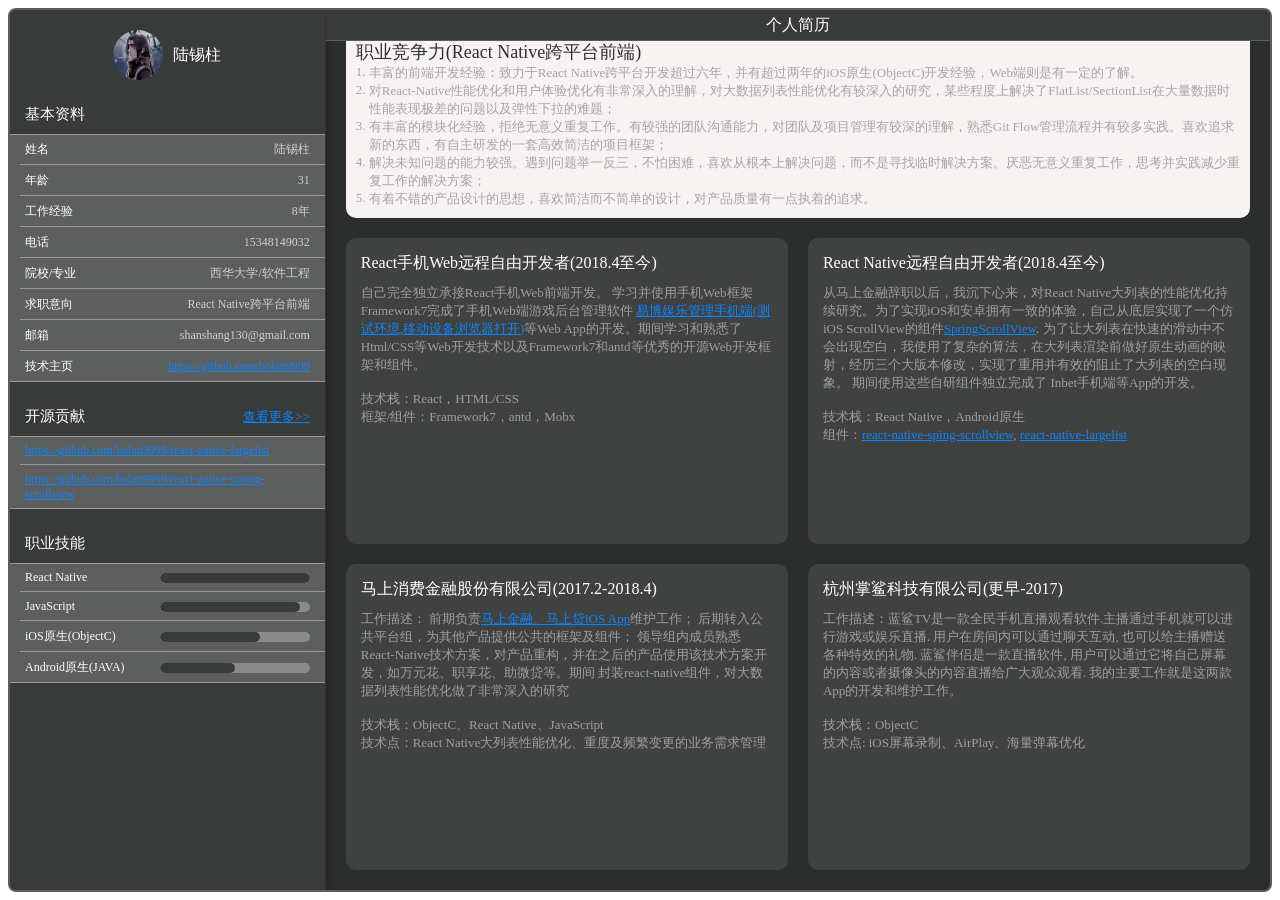
==== index.html @ dc168774 "测试" ====
<!DOCTYPE html>
<html>

<head>
  <meta charset="utf-8" />
  <meta http-equiv="Content-Security-Policy"
    content="default-src * 'self' 'unsafe-inline' 'unsafe-eval' data: gap: content:" />
  <meta name="viewport"
    content="width=device-width,initial-scale=1,maximum-scale=1,minimum-scale=1,user-scalable=no,minimal-ui,viewport-fit=cover" />
  <meta name="theme-color" content="#539cec" />
  <meta name="format-detection" content="telephone=no" />
  <meta name="msapplication-tap-highlight" content="no" />
  <title>个人简历</title>
  <meta name="apple-mobile-web-app-capable" content="yes" />
  <meta name="apple-mobile-web-app-status-bar-style" content="black-translucent" />
  <link href="cv.css" rel="stylesheet" />
</head>

<body>
  <div class="app">
    <div class="drawer">
      <div class="avatar">
        <img src="itachi.png" />
        <div>陆锡柱</div>
      </div>
      <div class="basic after-line">
        <div class="title">基本资料</div>
        <div class="cell before-line">
          <div class="cell-title">姓名</div>
          <div class="cell-content">陆锡柱</div>
        </div>
        <div class="cell">
          <div class="cell-title">年龄</div>
          <div class="cell-content">31</div>
        </div>
        <div class="cell">
          <div class="cell-title">工作经验</div>
          <div class="cell-content">8年</div>
        </div>
        <div class="cell">
          <div class="cell-title">电话</div>
          <div class="cell-content">15348149032</div>
        </div>
        <div class="cell">
          <div class="cell-title">院校/专业</div>
          <div class="cell-content">西华大学/软件工程</div>
        </div>
        <div class="cell">
          <div class="cell-title">求职意向</div>
          <div class="cell-content">React Native跨平台前端</div>
        </div>
        <div class="cell">
          <div class="cell-title">邮箱</div>
          <div class="cell-content">shanshang130@gmail.com</div>
        </div>
        <div class="cell">
          <div class="cell-title">技术主页</div>
          <a href="https://github.com/bolan9999">https://github.com/bolan9999</a>
        </div>
      </div>
      <div class="basic after-line">
        <div class="title">
          开源贡献<a class="more" href="https://github.com/bolan9999">查看更多>></a>
        </div>
        <div class="cell before-line">
          <a href="https://github.com/bolan9999">https://github.com/bolan9999/react-native-largelist</a>
        </div>
        <div class="cell">
          <a href="https://github.com/bolan9999">https://github.com/bolan9999/react-native-spring-scrollview</a>
        </div>
      </div>
      <div class="basic after-line">
        <div class="title">职业技能</div>
        <div class="cell before-line">
          <div class="cell-title">React Native</div>
          <div class="slide-back">
            <div style="width: 150px;" class="slide"></div>
          </div>
        </div>
        <div class="cell">
          <div class="cell-title">JavaScript</div>
          <div class="slide-back">
            <div style="width: 140px;" class="slide"></div>
          </div>
        </div>
        <div class="cell">
          <div class="cell-title">iOS原生(ObjectC)</div>
          <div class="slide-back">
            <div style="width: 100px;" class="slide"></div>
          </div>
        </div>
        <div class="cell">
          <div class="cell-title">Android原生(JAVA)</div>
          <div class="slide-back">
            <div style="width: 75px;" class="slide"></div>
          </div>
        </div>
      </div>

    </div>
    <div class="content">
      <div class="navbar">
        <div>个人简历</div>
      </div>
      <div class="focus">
        <div class="title">职业竞争力(React Native跨平台前端)</div>
        <div class="row">
          <div class="num">1.&nbsp;</div>
          <div class="text">
            丰富的前端开发经验：致力于React
            Native跨平台开发超过六年，并有超过两年的iOS原生(ObjectC)开发经验，Web端则是有一定的了解。
          </div>
        </div>
        <div class="row">
          <div class="num">2.&nbsp;</div>
          <div class="text">
            对React-Native性能优化和用户体验优化有非常深入的理解，对大数据列表性能优化有较深入的研究，某些程度上解决了FlatList/SectionList在大量数据时性能表现极差的问题以及弹性下拉的难题；
          </div>
        </div>
        <div class="row">
          <div class="num">3.&nbsp;</div>
          <div class="text">
            有丰富的模块化经验，拒绝无意义重复工作。有较强的团队沟通能力，对团队及项目管理有较深的理解，熟悉Git
            Flow管理流程并有较多实践。喜欢追求新的东西，有自主研发的一套高效简洁的项目框架；
          </div>
        </div>
        <div class="row">
          <div class="num">4.&nbsp;</div>
          <div class="text">
            解决未知问题的能力较强。遇到问题举一反三，不怕困难，喜欢从根本上解决问题，而不是寻找临时解决方案。厌恶无意义重复工作，思考并实践减少重复工作的解决方案；
          </div>
        </div>
        <div class="row">
          <div class="num">5.&nbsp;</div>
          <div class="text">
            有着不错的产品设计的思想，喜欢简洁而不简单的设计，对产品质量有一点执着的追求。
          </div>
        </div>
      </div>
      <div class="exp">
        <div class="row">
          <div class="grid">
            <div class="title">
              React手机Web远程自由开发者(2018.4至今)
            </div>
            <span class="des">
              自己完全独立承接React手机Web前端开发。
              学习并使用手机Web框架Framework7完成了手机Web端游戏后台管理软件
              <a href="http://socw.aotangtech.com:8083/">易博娱乐管理手机端(测试环境,移动设备浏览器打开)</a>等Web
              App的开发。期间学习和熟悉了Html/CSS等Web开发技术以及Framework7和antd等优秀的开源Web开发框架和组件。<br /><br />
              技术栈：React，HTML/CSS <br />
              框架/组件：Framework7，antd，Mobx
            </span>
          </div>

          <div class="grid">
            <div class="title">
              React Native远程自由开发者(2018.4至今)
            </div>
            <span class="des">
              从马上金融辞职以后，我沉下心来，对React
              Native大列表的性能优化持续研究。为了实现iOS和安卓拥有一致的体验，自己从底层实现了一个仿iOS
              ScrollView的组件<a href="https://github.com/bolan9999/react-native-spring-scrollview">SpringScrollView</a>.
              为了让大列表在快速的滑动中不会出现空白，我使用了复杂的算法，在大列表渲染前做好原生动画的映射，经历三个大版本修改，实现了重用并有效的阻止了大列表的空白现象。
              期间使用这些自研组件独立完成了
              Inbet手机端等App的开发。<br /><br />
              技术栈：React Native，Android原生 <br />
              组件：<a
                href="https://github.com/bolan9999/react-native-spring-scrollview">react-native-sping-scrollview</a>,
              <a href="https://github.com/bolan9999/react-native-largelist">react-native-largelist</a>
            </span>
          </div>
        </div>
        <div class="row" style="margin-top:20px;">
          <div class="grid">
            <div class="title">
              马上消费金融股份有限公司(2017.2-2018.4)
            </div>
            <span class="des">
              工作描述： 前期负责<a href="https://www.msxf.com/product">马上金融、马上贷iOS App</a>维护工作； 后期转入公共平台组，为其他产品提供公共的框架及组件；
              领导组内成员熟悉React-Native技术方案，对产品重构，并在之后的产品使用该技术方案开发，如万元花、职享花、助微贷等。期间
              封装react-native组件，对大数据列表性能优化做了非常深入的研究<br /><br />
              技术栈：ObjectC、React Native、JavaScript<br />
              技术点：React Native大列表性能优化、重度及频繁变更的业务需求管理
            </span>
          </div>
          <div class="grid">
            <div class="title">
              杭州掌鲨科技有限公司(更早-2017)
            </div>
            <span class="des">
              工作描述：蓝鲨TV是一款全民手机直播观看软件.主播通过手机就可以进行游戏或娱乐直播.
              用户在房间内可以通过聊天互动, 也可以给主播赠送各种特效的礼物.
              蓝鲨伴侣是一款直播软件,
              用户可以通过它将自己屏幕的内容或者摄像头的内容直播给广大观众观看.
              我的主要工作就是这两款App的开发和维护工作。<br /><br />
              技术栈：ObjectC <br />
              技术点: iOS屏幕录制、AirPlay、海量弹幕优化
            </span>
          </div>
        </div>
      </div>
    </div>
  </div>
</body>

</html>
---- cv.css ----
html {
  height: 100%;
  display: flex; }

body {
  flex: 1;
  display: flex;
  align-items: stretch; }

div {
  display: flex;
  color: white;
  position: relative;
  flex-direction: column; }

a {
  color: #0b84ff; }

.line, .before-line::before, .after-line::after, .drawer .basic .cell::after {
  content: "";
  position: absolute;
  height: 1px;
  right: 0;
  background-color: #999; }

.before-line::before {
  top: 0;
  left: 0; }

.after-line::after {
  bottom: 0;
  left: 0; }

.row {
  flex-direction: row; }

.app {
  flex: 1;
  overflow: hidden;
  border-radius: 8px;
  flex-direction: row;
  background-color: #2b2e2c;
  border: 2px solid #5c5e5d; }

.drawer {
  flex: 1;
  border-width: 0 1px 0 0;
  border-style: solid;
  border-color: #333;
  background-color: #383b3a;
  box-shadow: 0 0 10px rgba(0, 0, 0, 0.3); }
  .drawer .avatar {
    color: #d8dbda;
    margin-top: 20px;
    align-items: center;
    justify-content: center;
    flex-direction: row; }
    .drawer .avatar img {
      width: 50px;
      height: 50px;
      border-radius: 50px;
      margin-right: 10px; }
  .drawer .basic {
    margin-top: 15px; }
    .drawer .basic .title {
      margin: 10px 15px;
      font-size: 15px;
      font-weight: 500;
      flex-direction: row;
      align-items: center;
      justify-content: space-between; }
      .drawer .basic .title .more {
        font-size: 13px;
        color: #0b84ff; }
    .drawer .basic .cell {
      font-size: 12px;
      padding: 7px 15px;
      position: relative;
      flex-direction: row;
      align-items: center;
      justify-content: space-between;
      background-color: #5d5f5e; }
      .drawer .basic .cell .cell-content {
        opacity: 0.7; }
      .drawer .basic .cell a {
        color: #0b84ff; }
      .drawer .basic .cell .slide-back {
        width: 150px;
        height: 10px;
        border-radius: 10px;
        align-items: stretch;
        background-color: #8a8a8a;
        overflow: hidden; }
        .drawer .basic .cell .slide-back .slide {
          flex: 1;
          border-radius: 10px;
          background-color: #383b39; }
    .drawer .basic .cell::after {
      bottom: 0;
      left: 10px; }

.content {
  flex: 3; }
  .content .navbar {
    top: 0;
    left: 0;
    right: 0;
    height: 30px;
    z-index: 999;
    justify-content: center;
    align-items: center;
    position: absolute;
    background-color: #383b39;
    border-bottom: 1px solid #5c5e5d; }
  .content .focus {
    margin: 0 20px;
    padding: 30px 10px 10px 10px;
    align-self: stretch;
    background-color: #f7f3f2;
    border-bottom-left-radius: 10px;
    border-bottom-right-radius: 10px; }
    .content .focus .title {
      font-size: 18px;
      color: #303030; }
    .content .focus .row .num {
      font-size: 13px;
      color: #a7a4a5; }
    .content .focus .row .text {
      font-size: 13px;
      color: #a7a4a5; }
  .content .exp {
    margin: 20px;
    flex: 1; }
    .content .exp .row {
      flex: 1;
      flex-direction: row; }
      .content .exp .row .grid {
        flex: 1;
        background-color: #404241;
        border-radius: 10px;
        padding: 15px; }
        .content .exp .row .grid .des {
          margin-top: 10px;
          font-size: 13px;
          color: #9d9e9e; }
      .content .exp .row > :first-child {
        margin-right: 20px; }

/*# sourceMappingURL=cv.css.map */
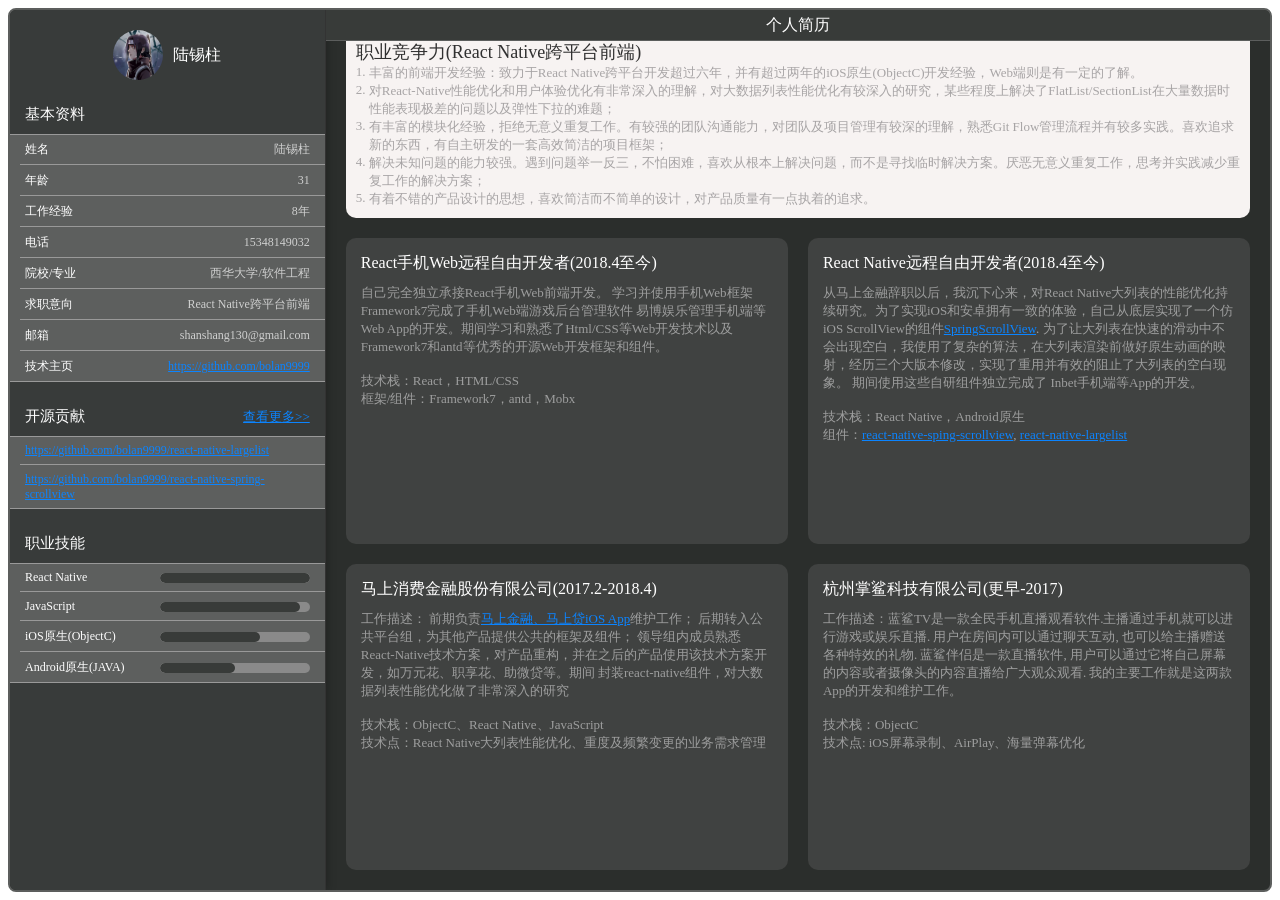
==== commit 11b7389c: "移除无效链接" ====
--- a/index.html
+++ b/index.html
@@ -146,7 +146,7 @@
             <span class="des">
               自己完全独立承接React手机Web前端开发。
               学习并使用手机Web框架Framework7完成了手机Web端游戏后台管理软件
-              <a href="http://socw.aotangtech.com:8083/">易博娱乐管理手机端(测试环境,移动设备浏览器打开)</a>等Web
+              易博娱乐管理手机端等Web
               App的开发。期间学习和熟悉了Html/CSS等Web开发技术以及Framework7和antd等优秀的开源Web开发框架和组件。<br /><br />
               技术栈：React，HTML/CSS <br />
               框架/组件：Framework7，antd，Mobx
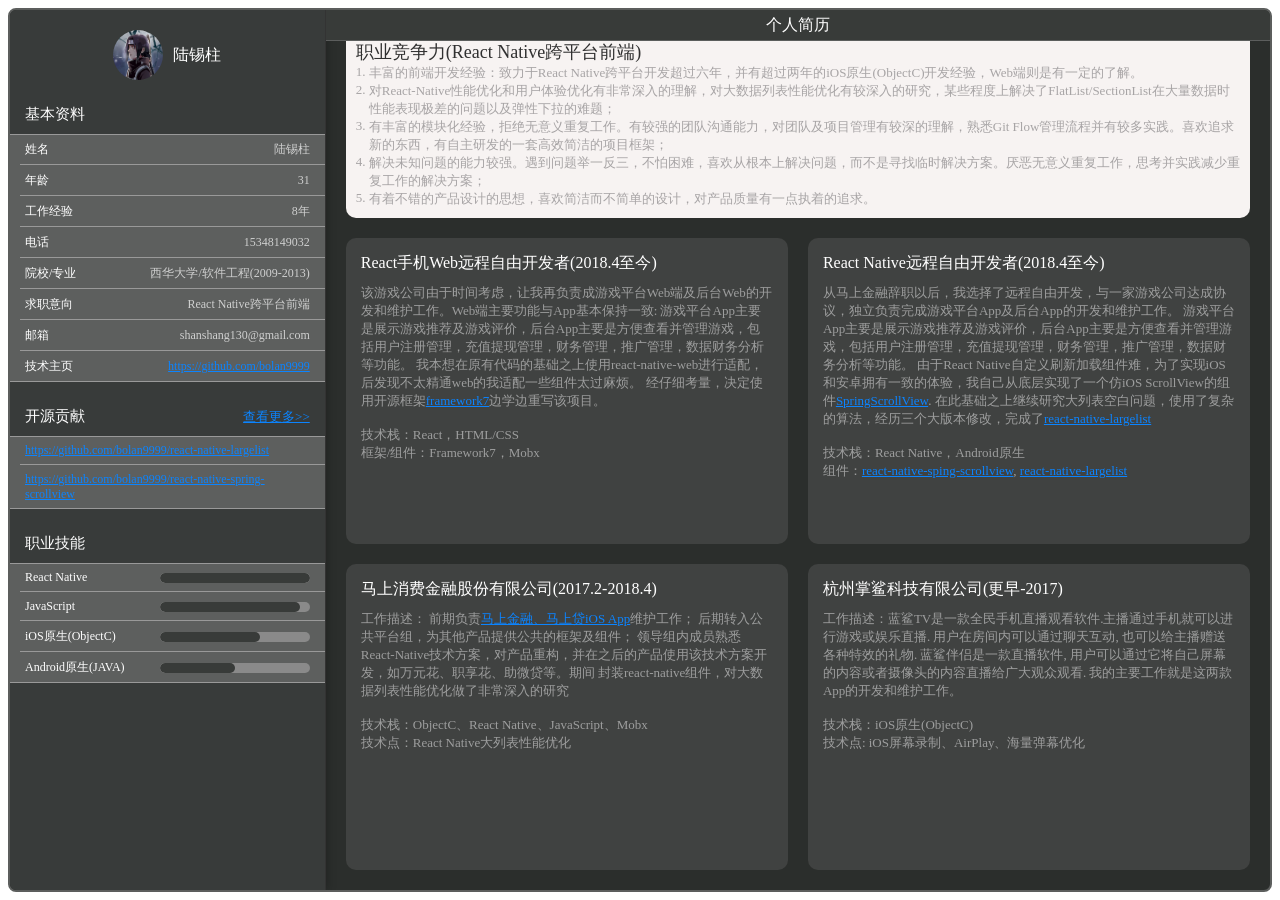
==== commit 6e964586: "更新" ====
--- a/index.html
+++ b/index.html
@@ -43,7 +43,7 @@
         </div>
         <div class="cell">
           <div class="cell-title">院校/专业</div>
-          <div class="cell-content">西华大学/软件工程</div>
+          <div class="cell-content">西华大学/软件工程(2009-2013)</div>
         </div>
         <div class="cell">
           <div class="cell-title">求职意向</div>
@@ -144,12 +144,13 @@
               React手机Web远程自由开发者(2018.4至今)
             </div>
             <span class="des">
-              自己完全独立承接React手机Web前端开发。
-              学习并使用手机Web框架Framework7完成了手机Web端游戏后台管理软件
-              易博娱乐管理手机端等Web
-              App的开发。期间学习和熟悉了Html/CSS等Web开发技术以及Framework7和antd等优秀的开源Web开发框架和组件。<br /><br />
+              该游戏公司由于时间考虑，让我再负责成游戏平台Web端及后台Web的开发和维护工作。Web端主要功能与App基本保持一致:
+              游戏平台App主要是展示游戏推荐及游戏评价，后台App主要是方便查看并管理游戏，包括用户注册管理，充值提现管理，财务管理，推广管理，数据财务分析等功能。
+              我本想在原有代码的基础之上使用react-native-web进行适配，后发现不太精通web的我适配一些组件太过麻烦。
+              经仔细考量，决定使用开源框架<a href="https://github.com/framework7io/framework7">framework7</a>边学边重写该项目。<br /><br />
+
               技术栈：React，HTML/CSS <br />
-              框架/组件：Framework7，antd，Mobx
+              框架/组件：Framework7，Mobx
             </span>
           </div>
 
@@ -158,12 +159,11 @@
               React Native远程自由开发者(2018.4至今)
             </div>
             <span class="des">
-              从马上金融辞职以后，我沉下心来，对React
-              Native大列表的性能优化持续研究。为了实现iOS和安卓拥有一致的体验，自己从底层实现了一个仿iOS
+              从马上金融辞职以后，我选择了远程自由开发，与一家游戏公司达成协议，独立负责完成游戏平台App及后台App的开发和维护工作。
+              游戏平台App主要是展示游戏推荐及游戏评价，后台App主要是方便查看并管理游戏，包括用户注册管理，充值提现管理，财务管理，推广管理，数据财务分析等功能。
+              由于React Native自定义刷新加载组件难，为了实现iOS和安卓拥有一致的体验，我自己从底层实现了一个仿iOS
               ScrollView的组件<a href="https://github.com/bolan9999/react-native-spring-scrollview">SpringScrollView</a>.
-              为了让大列表在快速的滑动中不会出现空白，我使用了复杂的算法，在大列表渲染前做好原生动画的映射，经历三个大版本修改，实现了重用并有效的阻止了大列表的空白现象。
-              期间使用这些自研组件独立完成了
-              Inbet手机端等App的开发。<br /><br />
+              在此基础之上继续研究大列表空白问题，使用了复杂的算法，经历三个大版本修改，完成了<a href="https://github.com/bolan9999/react-native-largelist">react-native-largelist</a><br /><br />
               技术栈：React Native，Android原生 <br />
               组件：<a
                 href="https://github.com/bolan9999/react-native-spring-scrollview">react-native-sping-scrollview</a>,
@@ -180,8 +180,8 @@
               工作描述： 前期负责<a href="https://www.msxf.com/product">马上金融、马上贷iOS App</a>维护工作； 后期转入公共平台组，为其他产品提供公共的框架及组件；
               领导组内成员熟悉React-Native技术方案，对产品重构，并在之后的产品使用该技术方案开发，如万元花、职享花、助微贷等。期间
               封装react-native组件，对大数据列表性能优化做了非常深入的研究<br /><br />
-              技术栈：ObjectC、React Native、JavaScript<br />
-              技术点：React Native大列表性能优化、重度及频繁变更的业务需求管理
+              技术栈：ObjectC、React Native、JavaScript、Mobx<br />
+              技术点：React Native大列表性能优化
             </span>
           </div>
           <div class="grid">
@@ -194,7 +194,7 @@
               蓝鲨伴侣是一款直播软件,
               用户可以通过它将自己屏幕的内容或者摄像头的内容直播给广大观众观看.
               我的主要工作就是这两款App的开发和维护工作。<br /><br />
-              技术栈：ObjectC <br />
+              技术栈：iOS原生(ObjectC) <br />
               技术点: iOS屏幕录制、AirPlay、海量弹幕优化
             </span>
           </div>
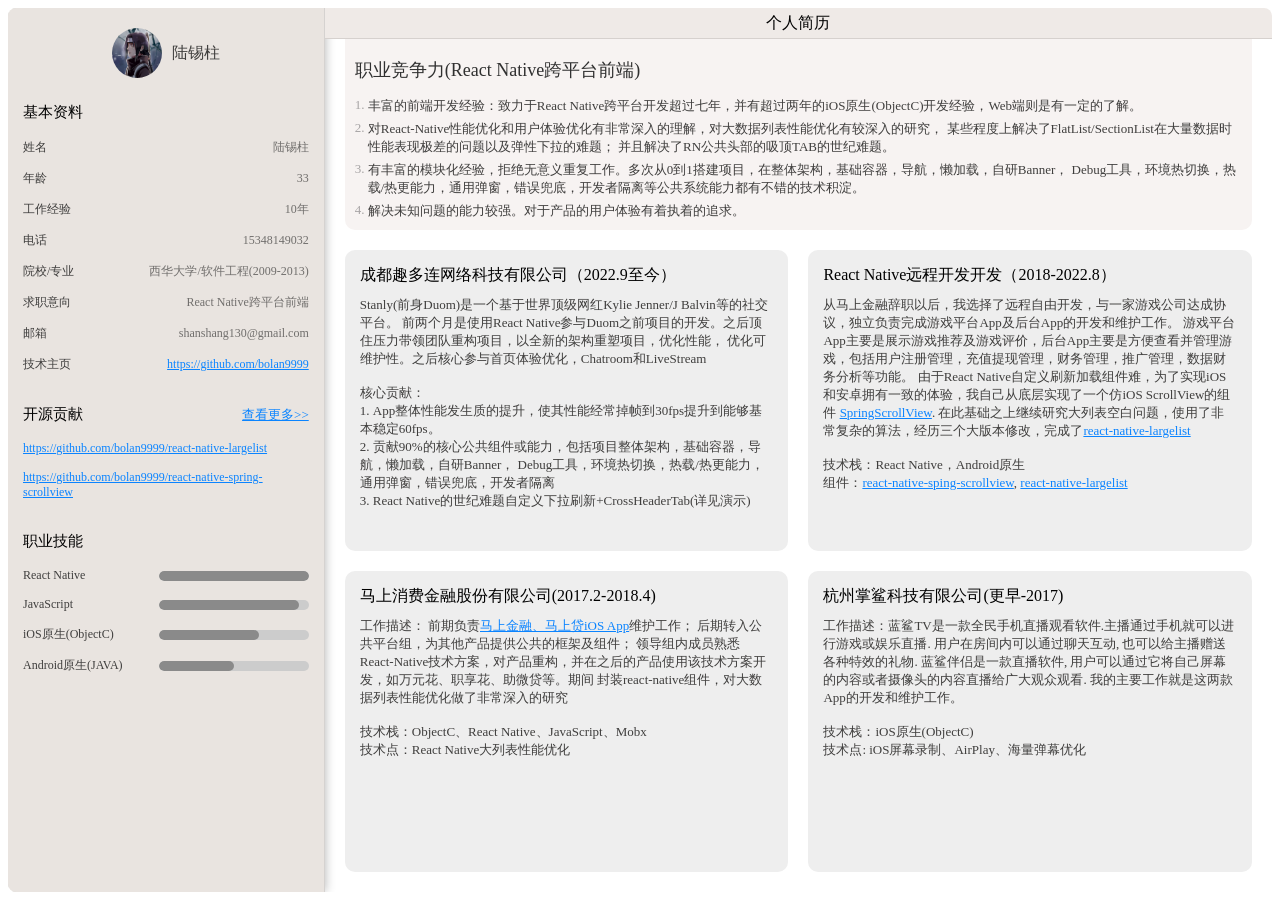
==== commit b06733d7: "update-2023.7.11" ====
--- a/index.html
+++ b/index.html
@@ -1,207 +1,225 @@
 <!DOCTYPE html>
 <html>
+  <head>
+    <meta charset="utf-8" />
+    <meta
+      http-equiv="Content-Security-Policy"
+      content="default-src * 'self' 'unsafe-inline' 'unsafe-eval' data: gap: content:"
+    />
+    <meta
+      name="viewport"
+      content="width=device-width,initial-scale=1,maximum-scale=1,minimum-scale=1,user-scalable=no,minimal-ui,viewport-fit=cover"
+    />
+    <meta name="theme-color" content="#539cec" />
+    <meta name="format-detection" content="telephone=no" />
+    <meta name="msapplication-tap-highlight" content="no" />
+    <title>个人简历</title>
+    <meta name="apple-mobile-web-app-capable" content="yes" />
+    <meta
+      name="apple-mobile-web-app-status-bar-style"
+      content="black-translucent"
+    />
+    <link href="cv.css" rel="stylesheet" />
+  </head>
 
-<head>
-  <meta charset="utf-8" />
-  <meta http-equiv="Content-Security-Policy"
-    content="default-src * 'self' 'unsafe-inline' 'unsafe-eval' data: gap: content:" />
-  <meta name="viewport"
-    content="width=device-width,initial-scale=1,maximum-scale=1,minimum-scale=1,user-scalable=no,minimal-ui,viewport-fit=cover" />
-  <meta name="theme-color" content="#539cec" />
-  <meta name="format-detection" content="telephone=no" />
-  <meta name="msapplication-tap-highlight" content="no" />
-  <title>个人简历</title>
-  <meta name="apple-mobile-web-app-capable" content="yes" />
-  <meta name="apple-mobile-web-app-status-bar-style" content="black-translucent" />
-  <link href="cv.css" rel="stylesheet" />
-</head>
+  <body>
+    <div class="app">
+      <div class="drawer">
+        <div class="avatar">
+          <img src="itachi.png" />
+          <div>陆锡柱</div>
+        </div>
+        <div class="basic">
+          <div class="title">基本资料</div>
+          <div class="cell">
+            <div class="cell-title">姓名</div>
+            <div class="cell-content">陆锡柱</div>
+          </div>
+          <div class="cell">
+            <div class="cell-title">年龄</div>
+            <div class="cell-content">33</div>
+          </div>
+          <div class="cell">
+            <div class="cell-title">工作经验</div>
+            <div class="cell-content">10年</div>
+          </div>
+          <div class="cell">
+            <div class="cell-title">电话</div>
+            <div class="cell-content">15348149032</div>
+          </div>
+          <div class="cell">
+            <div class="cell-title">院校/专业</div>
+            <div class="cell-content">西华大学/软件工程(2009-2013)</div>
+          </div>
+          <div class="cell">
+            <div class="cell-title">求职意向</div>
+            <div class="cell-content">React Native跨平台前端</div>
+          </div>
+          <div class="cell">
+            <div class="cell-title">邮箱</div>
+            <div class="cell-content">shanshang130@gmail.com</div>
+          </div>
+          <div class="cell">
+            <div class="cell-title">技术主页</div>
+            <a href="https://github.com/bolan9999"
+              >https://github.com/bolan9999</a
+            >
+          </div>
+        </div>
+        <div class="basic">
+          <div class="title">
+            开源贡献<a class="more" href="https://github.com/bolan9999"
+              >查看更多>></a
+            >
+          </div>
+          <div class="cell">
+            <a href="https://github.com/bolan9999"
+              >https://github.com/bolan9999/react-native-largelist</a
+            >
+          </div>
+          <div class="cell">
+            <a href="https://github.com/bolan9999"
+              >https://github.com/bolan9999/react-native-spring-scrollview</a
+            >
+          </div>
+        </div>
+        <div class="basic">
+          <div class="title">职业技能</div>
+          <div class="cell">
+            <div class="cell-title">React Native</div>
+            <div class="slide-back">
+              <div style="width: 150px" class="slide"></div>
+            </div>
+          </div>
+          <div class="cell">
+            <div class="cell-title">JavaScript</div>
+            <div class="slide-back">
+              <div style="width: 140px" class="slide"></div>
+            </div>
+          </div>
+          <div class="cell">
+            <div class="cell-title">iOS原生(ObjectC)</div>
+            <div class="slide-back">
+              <div style="width: 100px" class="slide"></div>
+            </div>
+          </div>
+          <div class="cell">
+            <div class="cell-title">Android原生(JAVA)</div>
+            <div class="slide-back">
+              <div style="width: 75px" class="slide"></div>
+            </div>
+          </div>
+        </div>
+      </div>
+      <div class="content">
+        <div class="navbar">
+          <div>个人简历</div>
+        </div>
+        <div class="focus">
+          <div class="title">职业竞争力(React Native跨平台前端)</div>
+          <div class="row">
+            <div class="num">1.&nbsp;</div>
+            <div class="text">
+              丰富的前端开发经验：致力于React
+              Native跨平台开发超过七年，并有超过两年的iOS原生(ObjectC)开发经验，Web端则是有一定的了解。
+            </div>
+          </div>
+          <div class="row">
+            <div class="num">2.&nbsp;</div>
+            <div class="text">
+              对React-Native性能优化和用户体验优化有非常深入的理解，对大数据列表性能优化有较深入的研究，
+              某些程度上解决了FlatList/SectionList在大量数据时性能表现极差的问题以及弹性下拉的难题；
+              并且解决了RN公共头部的吸顶TAB的世纪难题。
+            </div>
+          </div>
+          <div class="row">
+            <div class="num">3.&nbsp;</div>
+            <div class="text">
+              有丰富的模块化经验，拒绝无意义重复工作。多次从0到1搭建项目，在整体架构，基础容器，导航，懒加载，自研Banner，
+              Debug工具，环境热切换，热载/热更能力，通用弹窗，错误兜底，开发者隔离等公共系统能力都有不错的技术积淀。
+            </div>
+          </div>
+          <div class="row">
+            <div class="num">4.&nbsp;</div>
+            <div class="text">
+              解决未知问题的能力较强。对于产品的用户体验有着执着的追求。
+            </div>
+          </div>
+        </div>
+        <div class="exp">
+          <div class="row">
+            <div class="grid">
+              <div class="title">成都趣多连网络科技有限公司（2022.9至今）</div>
+              <span class="des">
+                Stanly(前身Duom)是一个基于世界顶级网红Kylie Jenner/J
+                Balvin等的社交平台。 前两个月是使用React
+                Native参与Duom之前项目的开发。之后顶住压力带领团队重构项目，以全新的架构重塑项目，优化性能，
+                优化可维护性。之后核心参与首页体验优化，Chatroom和LiveStream<br /><br />
+                核心贡献：<br />
+                1.
+                App整体性能发生质的提升，使其性能经常掉帧到30fps提升到能够基本稳定60fps。<br />
+                2.
+                贡献90%的核心公共组件或能力，包括项目整体架构，基础容器，导航，懒加载，自研Banner，
+                Debug工具，环境热切换，热载/热更能力，通用弹窗，错误兜底，开发者隔离<br />
+                3. React Native的世纪难题自定义下拉刷新+CrossHeaderTab(详见演示)
+              </span>
+            </div>
 
-<body>
-  <div class="app">
-    <div class="drawer">
-      <div class="avatar">
-        <img src="itachi.png" />
-        <div>陆锡柱</div>
-      </div>
-      <div class="basic after-line">
-        <div class="title">基本资料</div>
-        <div class="cell before-line">
-          <div class="cell-title">姓名</div>
-          <div class="cell-content">陆锡柱</div>
-        </div>
-        <div class="cell">
-          <div class="cell-title">年龄</div>
-          <div class="cell-content">31</div>
-        </div>
-        <div class="cell">
-          <div class="cell-title">工作经验</div>
-          <div class="cell-content">8年</div>
-        </div>
-        <div class="cell">
-          <div class="cell-title">电话</div>
-          <div class="cell-content">15348149032</div>
-        </div>
-        <div class="cell">
-          <div class="cell-title">院校/专业</div>
-          <div class="cell-content">西华大学/软件工程(2009-2013)</div>
-        </div>
-        <div class="cell">
-          <div class="cell-title">求职意向</div>
-          <div class="cell-content">React Native跨平台前端</div>
-        </div>
-        <div class="cell">
-          <div class="cell-title">邮箱</div>
-          <div class="cell-content">shanshang130@gmail.com</div>
-        </div>
-        <div class="cell">
-          <div class="cell-title">技术主页</div>
-          <a href="https://github.com/bolan9999">https://github.com/bolan9999</a>
-        </div>
-      </div>
-      <div class="basic after-line">
-        <div class="title">
-          开源贡献<a class="more" href="https://github.com/bolan9999">查看更多>></a>
-        </div>
-        <div class="cell before-line">
-          <a href="https://github.com/bolan9999">https://github.com/bolan9999/react-native-largelist</a>
-        </div>
-        <div class="cell">
-          <a href="https://github.com/bolan9999">https://github.com/bolan9999/react-native-spring-scrollview</a>
-        </div>
-      </div>
-      <div class="basic after-line">
-        <div class="title">职业技能</div>
-        <div class="cell before-line">
-          <div class="cell-title">React Native</div>
-          <div class="slide-back">
-            <div style="width: 150px;" class="slide"></div>
-          </div>
-        </div>
-        <div class="cell">
-          <div class="cell-title">JavaScript</div>
-          <div class="slide-back">
-            <div style="width: 140px;" class="slide"></div>
-          </div>
-        </div>
-        <div class="cell">
-          <div class="cell-title">iOS原生(ObjectC)</div>
-          <div class="slide-back">
-            <div style="width: 100px;" class="slide"></div>
-          </div>
-        </div>
-        <div class="cell">
-          <div class="cell-title">Android原生(JAVA)</div>
-          <div class="slide-back">
-            <div style="width: 75px;" class="slide"></div>
-          </div>
-        </div>
-      </div>
-
-    </div>
-    <div class="content">
-      <div class="navbar">
-        <div>个人简历</div>
-      </div>
-      <div class="focus">
-        <div class="title">职业竞争力(React Native跨平台前端)</div>
-        <div class="row">
-          <div class="num">1.&nbsp;</div>
-          <div class="text">
-            丰富的前端开发经验：致力于React
-            Native跨平台开发超过六年，并有超过两年的iOS原生(ObjectC)开发经验，Web端则是有一定的了解。
-          </div>
-        </div>
-        <div class="row">
-          <div class="num">2.&nbsp;</div>
-          <div class="text">
-            对React-Native性能优化和用户体验优化有非常深入的理解，对大数据列表性能优化有较深入的研究，某些程度上解决了FlatList/SectionList在大量数据时性能表现极差的问题以及弹性下拉的难题；
-          </div>
-        </div>
-        <div class="row">
-          <div class="num">3.&nbsp;</div>
-          <div class="text">
-            有丰富的模块化经验，拒绝无意义重复工作。有较强的团队沟通能力，对团队及项目管理有较深的理解，熟悉Git
-            Flow管理流程并有较多实践。喜欢追求新的东西，有自主研发的一套高效简洁的项目框架；
-          </div>
-        </div>
-        <div class="row">
-          <div class="num">4.&nbsp;</div>
-          <div class="text">
-            解决未知问题的能力较强。遇到问题举一反三，不怕困难，喜欢从根本上解决问题，而不是寻找临时解决方案。厌恶无意义重复工作，思考并实践减少重复工作的解决方案；
-          </div>
-        </div>
-        <div class="row">
-          <div class="num">5.&nbsp;</div>
-          <div class="text">
-            有着不错的产品设计的思想，喜欢简洁而不简单的设计，对产品质量有一点执着的追求。
-          </div>
-        </div>
-      </div>
-      <div class="exp">
-        <div class="row">
-          <div class="grid">
-            <div class="title">
-              React手机Web远程自由开发者(2018.4至今)
-            </div>
-            <span class="des">
-              该游戏公司由于时间考虑，让我再负责成游戏平台Web端及后台Web的开发和维护工作。Web端主要功能与App基本保持一致:
-              游戏平台App主要是展示游戏推荐及游戏评价，后台App主要是方便查看并管理游戏，包括用户注册管理，充值提现管理，财务管理，推广管理，数据财务分析等功能。
-              我本想在原有代码的基础之上使用react-native-web进行适配，后发现不太精通web的我适配一些组件太过麻烦。
-              经仔细考量，决定使用开源框架<a href="https://github.com/framework7io/framework7">framework7</a>边学边重写该项目。<br /><br />
-
-              技术栈：React，HTML/CSS <br />
-              框架/组件：Framework7，Mobx
-            </span>
-          </div>
-
-          <div class="grid">
-            <div class="title">
-              React Native远程自由开发者(2018.4至今)
-            </div>
-            <span class="des">
-              从马上金融辞职以后，我选择了远程自由开发，与一家游戏公司达成协议，独立负责完成游戏平台App及后台App的开发和维护工作。
-              游戏平台App主要是展示游戏推荐及游戏评价，后台App主要是方便查看并管理游戏，包括用户注册管理，充值提现管理，财务管理，推广管理，数据财务分析等功能。
-              由于React Native自定义刷新加载组件难，为了实现iOS和安卓拥有一致的体验，我自己从底层实现了一个仿iOS
-              ScrollView的组件<a href="https://github.com/bolan9999/react-native-spring-scrollview">SpringScrollView</a>.
-              在此基础之上继续研究大列表空白问题，使用了复杂的算法，经历三个大版本修改，完成了<a href="https://github.com/bolan9999/react-native-largelist">react-native-largelist</a><br /><br />
-              技术栈：React Native，Android原生 <br />
-              组件：<a
-                href="https://github.com/bolan9999/react-native-spring-scrollview">react-native-sping-scrollview</a>,
-              <a href="https://github.com/bolan9999/react-native-largelist">react-native-largelist</a>
-            </span>
-          </div>
-        </div>
-        <div class="row" style="margin-top:20px;">
-          <div class="grid">
-            <div class="title">
-              马上消费金融股份有限公司(2017.2-2018.4)
-            </div>
-            <span class="des">
-              工作描述： 前期负责<a href="https://www.msxf.com/product">马上金融、马上贷iOS App</a>维护工作； 后期转入公共平台组，为其他产品提供公共的框架及组件；
-              领导组内成员熟悉React-Native技术方案，对产品重构，并在之后的产品使用该技术方案开发，如万元花、职享花、助微贷等。期间
-              封装react-native组件，对大数据列表性能优化做了非常深入的研究<br /><br />
-              技术栈：ObjectC、React Native、JavaScript、Mobx<br />
-              技术点：React Native大列表性能优化
-            </span>
-          </div>
-          <div class="grid">
-            <div class="title">
-              杭州掌鲨科技有限公司(更早-2017)
-            </div>
-            <span class="des">
-              工作描述：蓝鲨TV是一款全民手机直播观看软件.主播通过手机就可以进行游戏或娱乐直播.
-              用户在房间内可以通过聊天互动, 也可以给主播赠送各种特效的礼物.
-              蓝鲨伴侣是一款直播软件,
-              用户可以通过它将自己屏幕的内容或者摄像头的内容直播给广大观众观看.
-              我的主要工作就是这两款App的开发和维护工作。<br /><br />
-              技术栈：iOS原生(ObjectC) <br />
-              技术点: iOS屏幕录制、AirPlay、海量弹幕优化
-            </span>
+            <div class="grid">
+              <div class="title">React Native远程开发开发（2018-2022.8）</div>
+              <span class="des">
+                从马上金融辞职以后，我选择了远程自由开发，与一家游戏公司达成协议，独立负责完成游戏平台App及后台App的开发和维护工作。
+                游戏平台App主要是展示游戏推荐及游戏评价，后台App主要是方便查看并管理游戏，包括用户注册管理，充值提现管理，财务管理，推广管理，数据财务分析等功能。
+                由于React
+                Native自定义刷新加载组件难，为了实现iOS和安卓拥有一致的体验，我自己从底层实现了一个仿iOS
+                ScrollView的组件
+                <a
+                  href="https://github.com/bolan9999/react-native-spring-scrollview"
+                  >SpringScrollView</a
+                >.
+                在此基础之上继续研究大列表空白问题，使用了非常复杂的算法，经历三个大版本修改，完成了<a
+                  href="https://github.com/bolan9999/react-native-largelist"
+                  >react-native-largelist</a
+                ><br /><br />
+                技术栈：React Native，Android原生 <br />
+                组件：<a
+                  href="https://github.com/bolan9999/react-native-spring-scrollview"
+                  >react-native-sping-scrollview</a
+                >,
+                <a href="https://github.com/bolan9999/react-native-largelist"
+                  >react-native-largelist</a
+                >
+              </span>
+            </div>
+          </div>
+          <div class="row" style="margin-top: 20px">
+            <div class="grid">
+              <div class="title">马上消费金融股份有限公司(2017.2-2018.4)</div>
+              <span class="des">
+                工作描述： 前期负责<a href="https://www.msxf.com/product"
+                  >马上金融、马上贷iOS App</a
+                >维护工作； 后期转入公共平台组，为其他产品提供公共的框架及组件；
+                领导组内成员熟悉React-Native技术方案，对产品重构，并在之后的产品使用该技术方案开发，如万元花、职享花、助微贷等。期间
+                封装react-native组件，对大数据列表性能优化做了非常深入的研究<br /><br />
+                技术栈：ObjectC、React Native、JavaScript、Mobx<br />
+                技术点：React Native大列表性能优化
+              </span>
+            </div>
+            <div class="grid">
+              <div class="title">杭州掌鲨科技有限公司(更早-2017)</div>
+              <span class="des">
+                工作描述：蓝鲨TV是一款全民手机直播观看软件.主播通过手机就可以进行游戏或娱乐直播.
+                用户在房间内可以通过聊天互动, 也可以给主播赠送各种特效的礼物.
+                蓝鲨伴侣是一款直播软件,
+                用户可以通过它将自己屏幕的内容或者摄像头的内容直播给广大观众观看.
+                我的主要工作就是这两款App的开发和维护工作。<br /><br />
+                技术栈：iOS原生(ObjectC) <br />
+                技术点: iOS屏幕录制、AirPlay、海量弹幕优化
+              </span>
+            </div>
           </div>
         </div>
       </div>
     </div>
-  </div>
-</body>
-
-</html>+  </body>
+</html>
--- a/cv.css
+++ b/cv.css
@@ -1,149 +1,169 @@
 html {
   height: 100%;
-  display: flex; }
+  display: flex;
+}
 
 body {
   flex: 1;
   display: flex;
-  align-items: stretch; }
+  align-items: stretch;
+}
 
 div {
   display: flex;
-  color: white;
   position: relative;
-  flex-direction: column; }
+  flex-direction: column;
+}
 
 a {
-  color: #0b84ff; }
+  color: #0b84ff;
+}
 
-.line, .before-line::before, .after-line::after, .drawer .basic .cell::after {
+.line {
   content: "";
   position: absolute;
   height: 1px;
   right: 0;
-  background-color: #999; }
-
-.before-line::before {
-  top: 0;
-  left: 0; }
-
-.after-line::after {
-  bottom: 0;
-  left: 0; }
+  background-color: #999;
+}
 
 .row {
-  flex-direction: row; }
+  flex-direction: row;
+}
 
 .app {
   flex: 1;
   overflow: hidden;
   border-radius: 8px;
   flex-direction: row;
-  background-color: #2b2e2c;
-  border: 2px solid #5c5e5d; }
+  background-color: #fff;
+}
 
 .drawer {
   flex: 1;
   border-width: 0 1px 0 0;
   border-style: solid;
-  border-color: #333;
-  background-color: #383b3a;
-  box-shadow: 0 0 10px rgba(0, 0, 0, 0.3); }
-  .drawer .avatar {
-    color: #d8dbda;
-    margin-top: 20px;
-    align-items: center;
-    justify-content: center;
-    flex-direction: row; }
-    .drawer .avatar img {
-      width: 50px;
-      height: 50px;
-      border-radius: 50px;
-      margin-right: 10px; }
-  .drawer .basic {
-    margin-top: 15px; }
-    .drawer .basic .title {
-      margin: 10px 15px;
-      font-size: 15px;
-      font-weight: 500;
-      flex-direction: row;
-      align-items: center;
-      justify-content: space-between; }
-      .drawer .basic .title .more {
-        font-size: 13px;
-        color: #0b84ff; }
-    .drawer .basic .cell {
-      font-size: 12px;
-      padding: 7px 15px;
-      position: relative;
-      flex-direction: row;
-      align-items: center;
-      justify-content: space-between;
-      background-color: #5d5f5e; }
-      .drawer .basic .cell .cell-content {
-        opacity: 0.7; }
-      .drawer .basic .cell a {
-        color: #0b84ff; }
-      .drawer .basic .cell .slide-back {
-        width: 150px;
-        height: 10px;
-        border-radius: 10px;
-        align-items: stretch;
-        background-color: #8a8a8a;
-        overflow: hidden; }
-        .drawer .basic .cell .slide-back .slide {
-          flex: 1;
-          border-radius: 10px;
-          background-color: #383b39; }
-    .drawer .basic .cell::after {
-      bottom: 0;
-      left: 10px; }
+  border-color: #d5d2d0;
+  background-color: #e9e4e0;
+  box-shadow: 0 0 10px rgba(0, 0, 0, 0.3);
+}
+.drawer .avatar {
+  color: #3f3e3d;
+  margin-top: 20px;
+  align-items: center;
+  justify-content: center;
+  flex-direction: row;
+}
+.drawer .avatar img {
+  width: 50px;
+  height: 50px;
+  border-radius: 50px;
+  margin-right: 10px;
+}
+.drawer .basic {
+  margin-top: 15px;
+}
+.drawer .basic .title {
+  margin: 10px 15px;
+  font-size: 15px;
+  font-weight: 500;
+  flex-direction: row;
+  align-items: center;
+  justify-content: space-between;
+}
+.drawer .basic .title .more {
+  font-size: 13px;
+  color: #0b84ff;
+}
+.drawer .basic .cell {
+  color: #3f3e3d;
+  font-size: 12px;
+  padding: 7px 15px;
+  position: relative;
+  flex-direction: row;
+  align-items: center;
+  justify-content: space-between;
+}
+.drawer .basic .cell .cell-content {
+  opacity: 0.7;
+}
+.drawer .basic .cell a {
+  color: #0b84ff;
+}
+.drawer .basic .cell .slide-back {
+  width: 150px;
+  height: 10px;
+  border-radius: 10px;
+  align-items: stretch;
+  background-color: #ccc;
+  overflow: hidden;
+}
+.drawer .basic .cell .slide-back .slide {
+  flex: 1;
+  border-radius: 10px;
+  background-color: #8a8a8a;
+}
 
 .content {
-  flex: 3; }
-  .content .navbar {
-    top: 0;
-    left: 0;
-    right: 0;
-    height: 30px;
-    z-index: 999;
-    justify-content: center;
-    align-items: center;
-    position: absolute;
-    background-color: #383b39;
-    border-bottom: 1px solid #5c5e5d; }
-  .content .focus {
-    margin: 0 20px;
-    padding: 30px 10px 10px 10px;
-    align-self: stretch;
-    background-color: #f7f3f2;
-    border-bottom-left-radius: 10px;
-    border-bottom-right-radius: 10px; }
-    .content .focus .title {
-      font-size: 18px;
-      color: #303030; }
-    .content .focus .row .num {
-      font-size: 13px;
-      color: #a7a4a5; }
-    .content .focus .row .text {
-      font-size: 13px;
-      color: #a7a4a5; }
-  .content .exp {
-    margin: 20px;
-    flex: 1; }
-    .content .exp .row {
-      flex: 1;
-      flex-direction: row; }
-      .content .exp .row .grid {
-        flex: 1;
-        background-color: #404241;
-        border-radius: 10px;
-        padding: 15px; }
-        .content .exp .row .grid .des {
-          margin-top: 10px;
-          font-size: 13px;
-          color: #9d9e9e; }
-      .content .exp .row > :first-child {
-        margin-right: 20px; }
+  flex: 3;
+}
+.content .navbar {
+  top: 0;
+  left: 0;
+  right: 0;
+  height: 30px;
+  z-index: 999;
+  justify-content: center;
+  align-items: center;
+  position: absolute;
+  background-color: #efeae7;
+  border-bottom: 1px solid #d6d1ce;
+}
+.content .focus {
+  margin: 0 20px;
+  padding: 30px 10px 10px 10px;
+  align-self: stretch;
+  background-color: #f7f3f2;
+  border-bottom-left-radius: 10px;
+  border-bottom-right-radius: 10px;
+}
+.content .focus .title {
+  margin-top: 20px;
+  margin-bottom: 10px;
+  font-size: 18px;
+  color: #303030;
+}
+.content .focus .row {
+  margin-top: 5px;
+  font-size: 13px;
+}
+.content .focus .row .num {
+  color: #a7a4a5;
+}
+.content .focus .row .text {
+  color: #3f3e3d;
+}
+.content .exp {
+  margin: 20px;
+  flex: 1;
+}
+.content .exp .row {
+  flex: 1;
+  flex-direction: row;
+}
+.content .exp .row .grid {
+  flex: 1;
+  background-color: #eee;
+  border-radius: 10px;
+  padding: 15px;
+}
+.content .exp .row .grid .des {
+  margin-top: 10px;
+  font-size: 13px;
+  color: #3f3e3d;
+}
+.content .exp .row > :first-child {
+  margin-right: 20px;
+}
 
 /*# sourceMappingURL=cv.css.map */
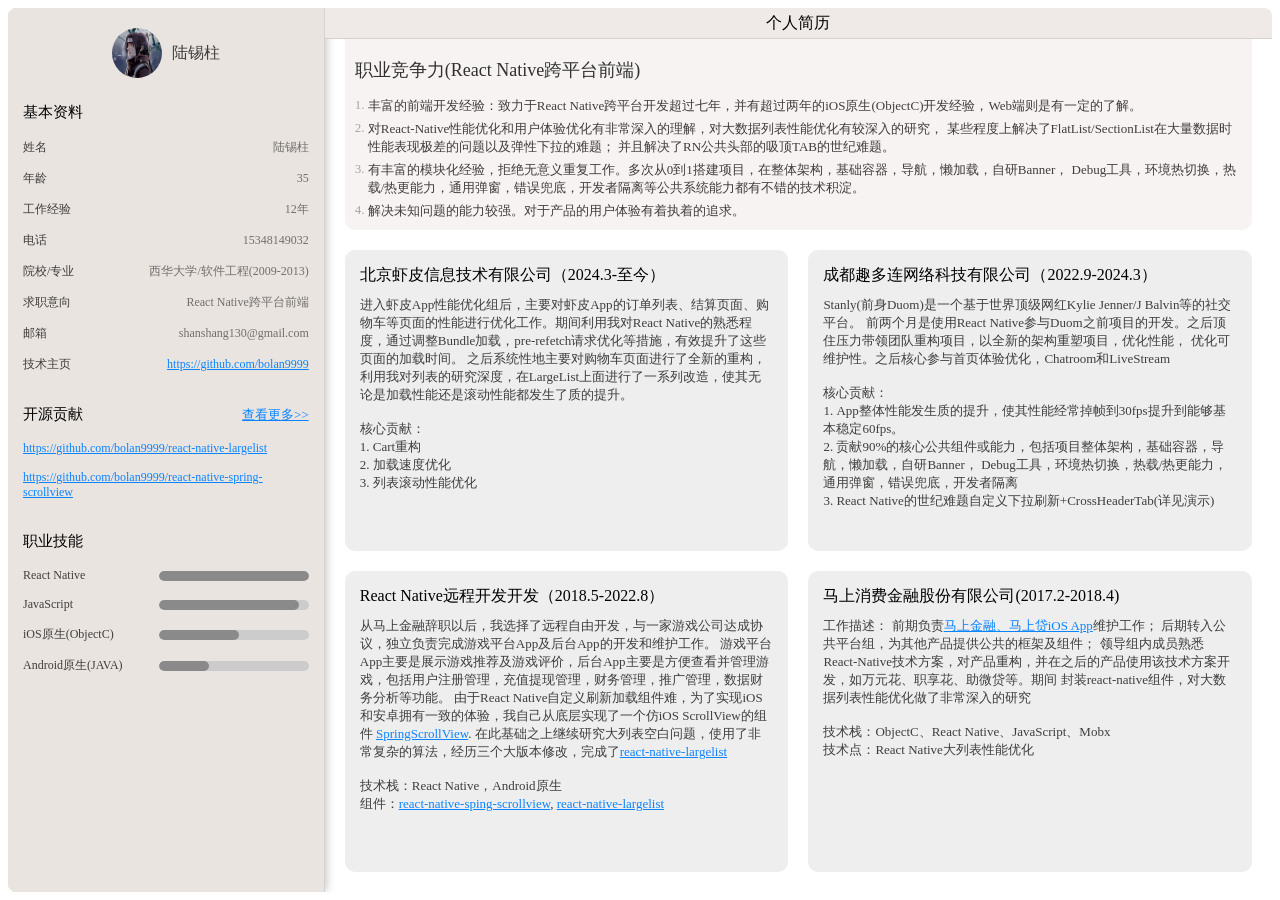
==== commit 7cf8970b: "2025" ====
--- a/index.html
+++ b/index.html
@@ -37,11 +37,11 @@
           </div>
           <div class="cell">
             <div class="cell-title">年龄</div>
-            <div class="cell-content">33</div>
+            <div class="cell-content">35</div>
           </div>
           <div class="cell">
             <div class="cell-title">工作经验</div>
-            <div class="cell-content">10年</div>
+            <div class="cell-content">12年</div>
           </div>
           <div class="cell">
             <div class="cell-title">电话</div>
@@ -100,13 +100,13 @@
           <div class="cell">
             <div class="cell-title">iOS原生(ObjectC)</div>
             <div class="slide-back">
-              <div style="width: 100px" class="slide"></div>
+              <div style="width: 80px" class="slide"></div>
             </div>
           </div>
           <div class="cell">
             <div class="cell-title">Android原生(JAVA)</div>
             <div class="slide-back">
-              <div style="width: 75px" class="slide"></div>
+              <div style="width: 50px" class="slide"></div>
             </div>
           </div>
         </div>
@@ -149,7 +149,19 @@
         <div class="exp">
           <div class="row">
             <div class="grid">
-              <div class="title">成都趣多连网络科技有限公司（2022.9至今）</div>
+              <div class="title">北京虾皮信息技术有限公司（2024.3-至今）</div>
+              <span class="des">
+                进入虾皮App性能优化组后，主要对虾皮App的订单列表、结算页面、购物车等页面的性能进行优化工作。期间利用我对React Native的熟悉程度，通过调整Bundle加载，pre-refetch请求优化等措施，有效提升了这些页面的加载时间。
+                之后系统性地主要对购物车页面进行了全新的重构，利用我对列表的研究深度，在LargeList上面进行了一系列改造，使其无论是加载性能还是滚动性能都发生了质的提升。<br><br>
+                核心贡献：<br>
+                1. Cart重构<br>
+                2. 加载速度优化<br>
+                3. 列表滚动性能优化<br>
+
+              </span>
+            </div>
+            <div class="grid">
+              <div class="title">成都趣多连网络科技有限公司（2022.9-2024.3）</div>
               <span class="des">
                 Stanly(前身Duom)是一个基于世界顶级网红Kylie Jenner/J
                 Balvin等的社交平台。 前两个月是使用React
@@ -164,9 +176,10 @@
                 3. React Native的世纪难题自定义下拉刷新+CrossHeaderTab(详见演示)
               </span>
             </div>
-
-            <div class="grid">
-              <div class="title">React Native远程开发开发（2018-2022.8）</div>
+          </div>
+          <div class="row" style="margin-top: 20px">
+            <div class="grid">
+              <div class="title">React Native远程开发开发（2018.5-2022.8）</div>
               <span class="des">
                 从马上金融辞职以后，我选择了远程自由开发，与一家游戏公司达成协议，独立负责完成游戏平台App及后台App的开发和维护工作。
                 游戏平台App主要是展示游戏推荐及游戏评价，后台App主要是方便查看并管理游戏，包括用户注册管理，充值提现管理，财务管理，推广管理，数据财务分析等功能。
@@ -191,8 +204,6 @@
                 >
               </span>
             </div>
-          </div>
-          <div class="row" style="margin-top: 20px">
             <div class="grid">
               <div class="title">马上消费金融股份有限公司(2017.2-2018.4)</div>
               <span class="des">
@@ -205,18 +216,7 @@
                 技术点：React Native大列表性能优化
               </span>
             </div>
-            <div class="grid">
-              <div class="title">杭州掌鲨科技有限公司(更早-2017)</div>
-              <span class="des">
-                工作描述：蓝鲨TV是一款全民手机直播观看软件.主播通过手机就可以进行游戏或娱乐直播.
-                用户在房间内可以通过聊天互动, 也可以给主播赠送各种特效的礼物.
-                蓝鲨伴侣是一款直播软件,
-                用户可以通过它将自己屏幕的内容或者摄像头的内容直播给广大观众观看.
-                我的主要工作就是这两款App的开发和维护工作。<br /><br />
-                技术栈：iOS原生(ObjectC) <br />
-                技术点: iOS屏幕录制、AirPlay、海量弹幕优化
-              </span>
-            </div>
+            
           </div>
         </div>
       </div>
